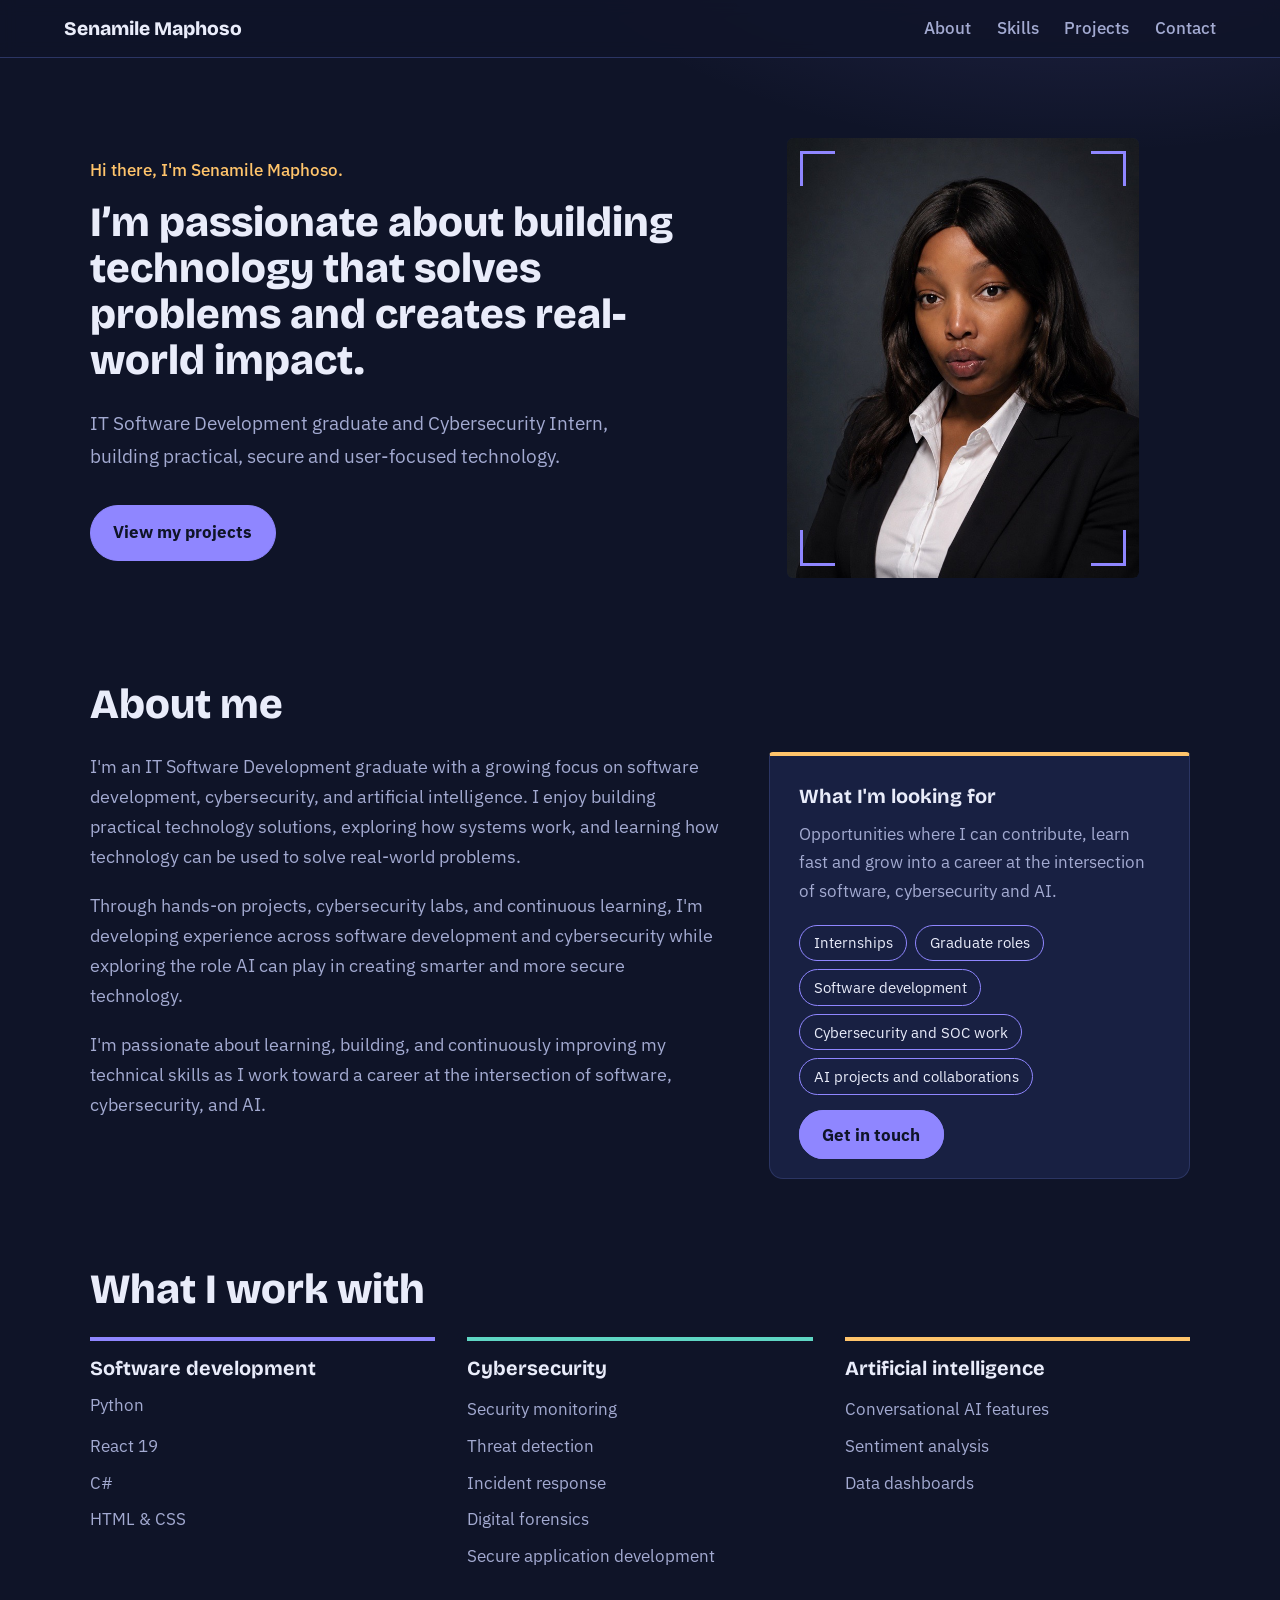
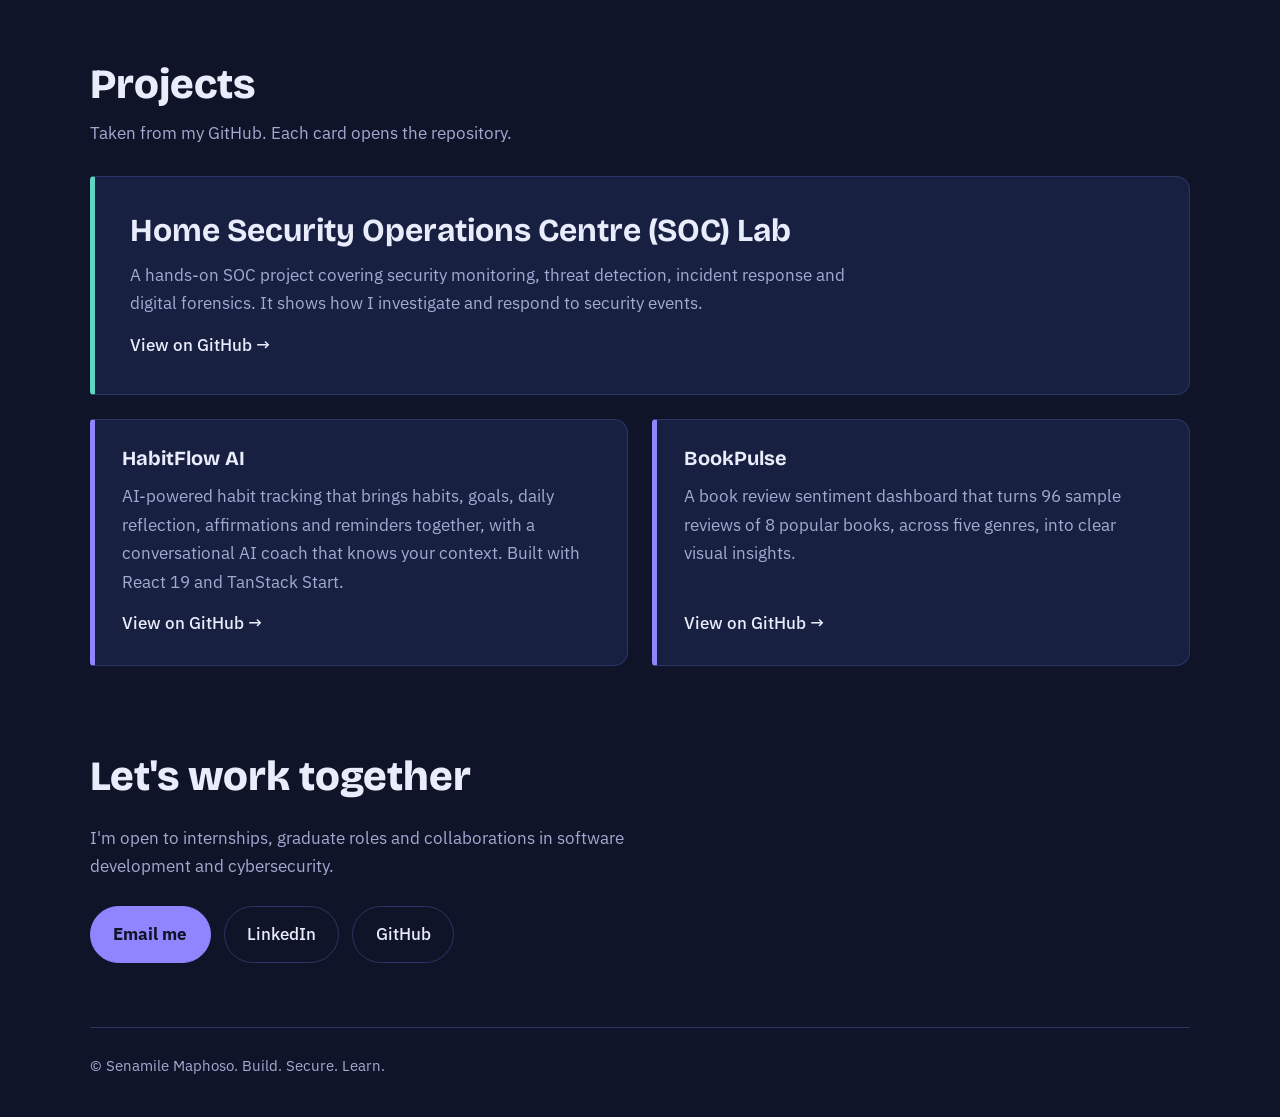
==== index.html @ d3d7633e "Move site files to repo root" ====
<!DOCTYPE html>
<html lang="en">
<head>
  <meta charset="UTF-8">
  <meta name="viewport" content="width=device-width, initial-scale=1">
  <title>Senamile Maphoso | Software Development, Cybersecurity & AI</title>
  <meta name="description" content="Portfolio of Senamile Maphoso, IT Software Development graduate and Cybersecurity Intern.">
  <link rel="preconnect" href="https://fonts.googleapis.com">
  <link rel="preconnect" href="https://fonts.gstatic.com" crossorigin>
  <link href="https://fonts.googleapis.com/css2?family=Bricolage+Grotesque:opsz,wght@12..96,500;12..96,700;12..96,800&family=IBM+Plex+Sans:wght@400;500&display=swap" rel="stylesheet">
  <link rel="stylesheet" href="style.css">
</head>
<body>

  <header class="nav">
    <a class="logo" href="#top">Senamile Maphoso</a>
    <nav>
      <a href="#about">About</a>
      <a href="#skills">Skills</a>
      <a href="#projects">Projects</a>
      <a href="#contact">Contact</a>
    </nav>
  </header>

  <main id="top">

    <!-- HERO -->
    <section class="hero">
      <div class="hero-text">
        <p class="hello">Hi there, I'm Senamile Maphoso.</p>
        <h2>I’m passionate about building technology that solves problems and creates real-world impact.</h2>
        <p class="lead">IT Software Development graduate and Cybersecurity Intern, building practical, secure and user-focused technology.</p>
        <div class="actions">
          <a class="btn primary" href="#projects">View my projects</a>
          
        </div>
      </div>

      <div class="photo">
        <span class="corner tl"></span><span class="corner tr"></span>
        <span class="corner bl"></span><span class="corner br"></span>
        <div class="photo-empty">
          <strong>Your photo goes here</strong>
          <span>Save it as <code>images/profile.jpg</code></span>
        </div>
        <img src="images/profile.jpg" alt="Portrait of Senamile Maphoso" onerror="this.remove()">
      </div>
    </section>

    <!-- ABOUT -->
    <section id="about" class="section">
  <h2>About me</h2>
  <div class="about-wrap">

    <div class="about-text">
      <p>I'm an IT Software Development graduate with a growing focus on software development, cybersecurity, and artificial intelligence. I enjoy building practical technology solutions, exploring how systems work, and learning how technology can be used to solve real-world problems.</p>
      <p>Through hands-on projects, cybersecurity labs, and continuous learning, I'm developing experience across software development and cybersecurity while exploring the role AI can play in creating smarter and more secure technology.</p>
      <p>I'm passionate about learning, building, and continuously improving my technical skills as I work toward a career at the intersection of software, cybersecurity, and AI.</p>
    </div>

    <aside class="looking-for">
      <h3>What I'm looking for</h3>
      <p>Opportunities where I can contribute, learn fast and grow into a career at the intersection of software, cybersecurity and AI.</p>
      <ul>
        <li>Internships</li>
        <li>Graduate roles</li>
        <li>Software development</li>
        <li>Cybersecurity and SOC work</li>
        <li>AI projects and collaborations</li>
      </ul>
      <a class="btn primary" href="#contact">Get in touch</a>
    </aside>

  </div>
</section>

    <!-- SKILLS (edit these lists to match what you know) -->
    <section id="skills" class="section">
      <h2>What I work with</h2>
      <div class="skills">
        <div class="skill dev">
          <h3>Software development</h3>
          <ul>Python<li></li><li>React 19</li><li>C#</li><li>HTML &amp; CSS</li></ul>
        </div>
        <div class="skill sec">
          <h3>Cybersecurity</h3>
          <ul><li>Security monitoring</li><li>Threat detection</li><li>Incident response</li><li>Digital forensics</li><li>Secure application development</li></ul>
        </div>
        <div class="skill ai">
          <h3>Artificial intelligence</h3>
          <ul><li>Conversational AI features</li><li>Sentiment analysis</li><li>Data dashboards</li></ul>
        </div>
      </div>
    </section>

    <!-- PROJECTS -->
    <section id="projects" class="section">
      <h2>Projects</h2>
      <p class="section-note">Taken from my GitHub. Each card opens the repository.</p>

      <div class="projects">
        <a class="project featured" href="https://github.com/Nonhlanhla111/Home-Security-Operations-Centre-SOC-Lab" target="_blank" rel="noopener">
  
          <h3>Home Security Operations Centre (SOC) Lab</h3>
          <p>A hands-on SOC project covering security monitoring, threat detection, incident response and digital forensics. It shows how I investigate and respond to security events.</p>
          <span class="go">View on GitHub</span>
        </a>

        <a class="project" href="https://github.com/Nonhlanhla111/habitflow-ai" target="_blank" rel="noopener">
      
          <h3>HabitFlow AI</h3>
          <p>AI-powered habit tracking that brings habits, goals, daily reflection, affirmations and reminders together, with a conversational AI coach that knows your context. Built with React 19 and TanStack Start.</p>
          <span class="go">View on GitHub</span>
        </a>

        <a class="project" href="https://github.com/Nonhlanhla111/sentiment-storyteller" target="_blank" rel="noopener">
        
          <h3>BookPulse</h3>
          <p>A book review sentiment dashboard that turns 96 sample reviews of 8 popular books, across five genres, into clear visual insights.</p>
          <span class="go">View on GitHub</span>
        </a>
      </div>
    </section>

    <!-- CONTACT -->
    <section id="contact" class="section contact">
      <h2>Let's work together</h2>
      <p>I'm open to internships, graduate roles and collaborations in software development and cybersecurity.</p>
      <div class="actions">
        <!-- Replace with your real email address -->
        <a class="btn primary" href="mailto:senamilemaphoso8@gmail.com">Email me</a>
        <a class="btn" href="https://www.linkedin.com/in/senamile-maphoso-052ba9210/" target="_blank" rel="noopener">LinkedIn</a>
        <a class="btn" href="https://github.com/Nonhlanhla111" target="_blank" rel="noopener">GitHub</a>
      </div>
    </section>
  </main>

  <footer>
    <p>&copy; Senamile Maphoso. Build. Secure. Learn.</p>
  </footer>

</body>
</html>
---- style.css ----
/* ---------- Tokens: change colours here and the whole site updates ---------- */
:root {
  --ink: #0f1428;
  --panel: #182042;
  --line: #2b3563;
  --text: #e9ecfa;
  --muted: #a3aad1;
  --violet: #8f86ff;
  --amber: #ffc46b;
  --teal: #5fd6c4;
  --display: "Bricolage Grotesque", "Segoe UI", system-ui, sans-serif;
  --body: "IBM Plex Sans", "Segoe UI", system-ui, sans-serif;
}

* { box-sizing: border-box; margin: 0; }
html { scroll-behavior: smooth; scroll-padding-top: 5rem; }
body {
  background: var(--ink);
  background-image: radial-gradient(60rem 30rem at 85% -5%, rgba(143,134,255,.18), transparent 60%);
  color: var(--text);
  font: 400 1.05rem/1.7 var(--body);
}
a { color: inherit; text-decoration: none; }
:focus-visible { outline: 3px solid var(--amber); outline-offset: 3px; }

/* ---------- Nav ---------- */
.nav {
  position: sticky; top: 0; z-index: 10;
  display: flex; justify-content: space-between; align-items: center;
  padding: .9rem clamp(1.25rem, 5vw, 4rem);
  background: rgba(15,20,40,.88); backdrop-filter: blur(8px);
  border-bottom: 1px solid var(--line);
}
.logo { font: 800 1.2rem var(--display); }
.nav nav { display: flex; gap: 1.6rem; }
.nav nav a { color: var(--muted); font-weight: 500; }
.nav nav a:hover { color: var(--text); }

/* ---------- Layout ---------- */
.hero, .section, footer {
  width: min(1100px, 100% - 2.5rem);
  margin-inline: auto;
}
.section { padding: 4.5rem 0 1rem; }
h1, h2, h3 { font-family: var(--display); line-height: 1.1; }
h2 { font-size: clamp(1.9rem, 4vw, 2.6rem); font-weight: 800; margin-bottom: 1.5rem; }
h3 { font-size: 1.25rem; font-weight: 700; }

/* ---------- Hero ---------- */
.hero {
  display: grid; grid-template-columns: 1.3fr 1fr; gap: 3.5rem;
  align-items: center; padding: 5rem 0 2rem;
}
.hello { color: var(--amber); font-weight: 500; margin-bottom: 1rem; }
h1 { font-size: clamp(2.6rem, 6.5vw, 4.6rem); font-weight: 800; letter-spacing: -.02em; }
.lead { color: var(--muted); font-size: 1.2rem; max-width: 34rem; margin: 1.5rem 0 2rem; }
.actions { display: flex; flex-wrap: wrap; gap: .8rem; }
.btn {
  padding: .8rem 1.4rem; border-radius: 999px; font-weight: 500;
  border: 1.5px solid var(--line); transition: background .2s, border-color .2s;
}
.btn:hover { border-color: var(--violet); background: rgba(143,134,255,.12); }
.btn.primary { background: var(--violet); border-color: var(--violet); color: var(--ink); font-weight: 700; }
.btn.primary:hover { background: #a59eff; }

/* Photo frame with scanner-style corners */
.photo {
  position: relative; aspect-ratio: 4 / 5; max-width: 22rem; width: 100%;
  justify-self: center; background: var(--panel); overflow: hidden;
  border-radius: 6px;
}
.photo img { position: absolute; inset: 0; width: 100%; height: 100%; object-fit: cover; }
.photo-empty {
  position: absolute; inset: 0; display: grid; place-content: center;
  text-align: center; gap: .4rem; padding: 1.5rem; color: var(--muted);
  background: repeating-linear-gradient(45deg, transparent 0 14px, rgba(143,134,255,.07) 14px 15px);
}
.photo-empty strong { color: var(--text); font-family: var(--display); font-size: 1.3rem; }
code { color: var(--amber); font-size: .95em; }
.corner { position: absolute; width: 2.2rem; height: 2.2rem; z-index: 2; border: 0 solid var(--violet); }
.tl { top: .8rem; left: .8rem; border-top-width: 3px; border-left-width: 3px; }
.tr { top: .8rem; right: .8rem; border-top-width: 3px; border-right-width: 3px; }
.bl { bottom: .8rem; left: .8rem; border-bottom-width: 3px; border-left-width: 3px; }
.br { bottom: .8rem; right: .8rem; border-bottom-width: 3px; border-right-width: 3px; }

/* ---------- About ---------- */
.photo img { object-position: center 18%; }
.about { display: grid; grid-template-columns: 1fr 1.6fr; gap: 2.5rem; align-items: start; }
.about-intro { color: var(--muted); font-size: 1.2rem; max-width: 22rem; }
.faq { display: grid; gap: .8rem; }
.faq details { background: var(--panel); border: 1px solid var(--line); border-radius: 12px; padding: 0 1.3rem; }
.faq details[open] { border-color: var(--violet); }
.faq summary {
  cursor: pointer; list-style: none; padding: 1.1rem 0;
  font: 700 1.15rem var(--display); display: flex; justify-content: space-between; gap: 1rem;
}
.faq summary::-webkit-details-marker { display: none; }
.faq summary::after { content: "+"; color: var(--amber); font-size: 1.4rem; line-height: 1; }
.faq details[open] summary::after { content: "\2212"; }
.faq details p { color: var(--muted); padding-bottom: 1.2rem; }
.faq a { color: var(--amber); text-decoration: underline; }

/* ---------- Skills ---------- */
.skills { display: grid; grid-template-columns: repeat(3, 1fr); gap: 2rem; }
.skill { border-top: 4px solid var(--c); padding-top: 1rem; }
.skill.dev { --c: var(--violet); }
.skill.sec { --c: var(--teal); }
.skill.ai  { --c: var(--amber); }
.skill ul { list-style: none; padding: 0; margin-top: .8rem; color: var(--muted); }
.skill li { padding: .25rem 0; }

/* ---------- Projects ---------- */
.section-note { color: var(--muted); margin: -.8rem 0 1.8rem; }
.projects { display: grid; grid-template-columns: 1fr 1fr; gap: 1.5rem; }
.project {
  display: flex; flex-direction: column; gap: .8rem; padding: 1.7rem;
  background: var(--panel); border: 1px solid var(--line);
  border-left: 5px solid var(--c, var(--violet)); border-radius: 4px 14px 14px 4px;
  transition: border-color .2s, transform .2s;
}
.project:hover { border-color: var(--c, var(--violet)); transform: translateY(-3px); }
.project.featured { grid-column: 1 / -1; --c: var(--teal); padding: 2.2rem; }
.project.featured h3 { font-size: clamp(1.5rem, 3vw, 2rem); }
.project p { color: var(--muted); max-width: 46rem; }
.tag { align-self: flex-start; font-size: .85rem; font-weight: 500; padding: .2rem .7rem; border-radius: 999px; border: 1px solid currentColor; }
.tag.sec { color: var(--teal); } .tag.ai { color: var(--amber); } .tag.dev { color: var(--violet); }
.go { margin-top: auto; font-weight: 500; color: var(--text); }
.go::after { content: " \2192"; }

/* ---------- Contact & footer ---------- */
.contact { text-align: left; padding-bottom: 4rem; }
.contact p { color: var(--muted); max-width: 36rem; margin-bottom: 1.6rem; }
footer { border-top: 1px solid var(--line); padding: 1.6rem 0 2.4rem; color: var(--muted); font-size: .95rem; }

/* ---------- One page-load moment: hero reveal ---------- */
@keyframes rise { from { opacity: 0; transform: translateY(18px); } to { opacity: 1; transform: none; } }
.hero-text > * { animation: rise .7s both; }
.hero-text > :nth-child(2) { animation-delay: .1s; }
.hero-text > :nth-child(3) { animation-delay: .2s; }
.hero-text > :nth-child(4) { animation-delay: .3s; }
.photo { animation: rise .8s .25s both; }

@media (prefers-reduced-motion: reduce) {
  html { scroll-behavior: auto; }
  * { animation: none !important; transition: none !important; }
}

/* ---------- Responsive ---------- */
@media (max-width: 800px) {
  .hero, .about, .skills, .projects { grid-template-columns: 1fr; }
  .hero { padding-top: 3rem; gap: 2.5rem; }
  .photo { max-width: 17rem; }
  .nav nav { gap: 1rem; font-size: .95rem; }
}
/* ---------- About me ---------- */
.about-wrap {
  display: grid;
  grid-template-columns: 1.5fr 1fr;
  gap: 3rem;
  align-items: start;
}
.about-text p { color: var(--muted); font-size: 1.1rem; max-width: 40rem; }
.about-text p + p { margin-top: 1.2rem; }

.looking-for {
  background: var(--panel);
  border: 1px solid var(--line);
  border-top: 4px solid var(--amber);
  border-radius: 4px 4px 14px 14px;
  padding: 1.8rem;
}
.looking-for p { color: var(--muted); margin: .8rem 0 1.2rem; }
.looking-for ul { list-style: none; padding: 0; display: flex; flex-wrap: wrap; gap: .5rem; margin-bottom: 1.6rem; }
.looking-for li {
  padding: .3rem .85rem;
  border: 1px solid var(--violet);
  border-radius: 999px;
  font-size: .92rem;
  color: var(--text);
}

@media (max-width: 800px) {
  .about-wrap { grid-template-columns: 1fr; gap: 2rem; }
}
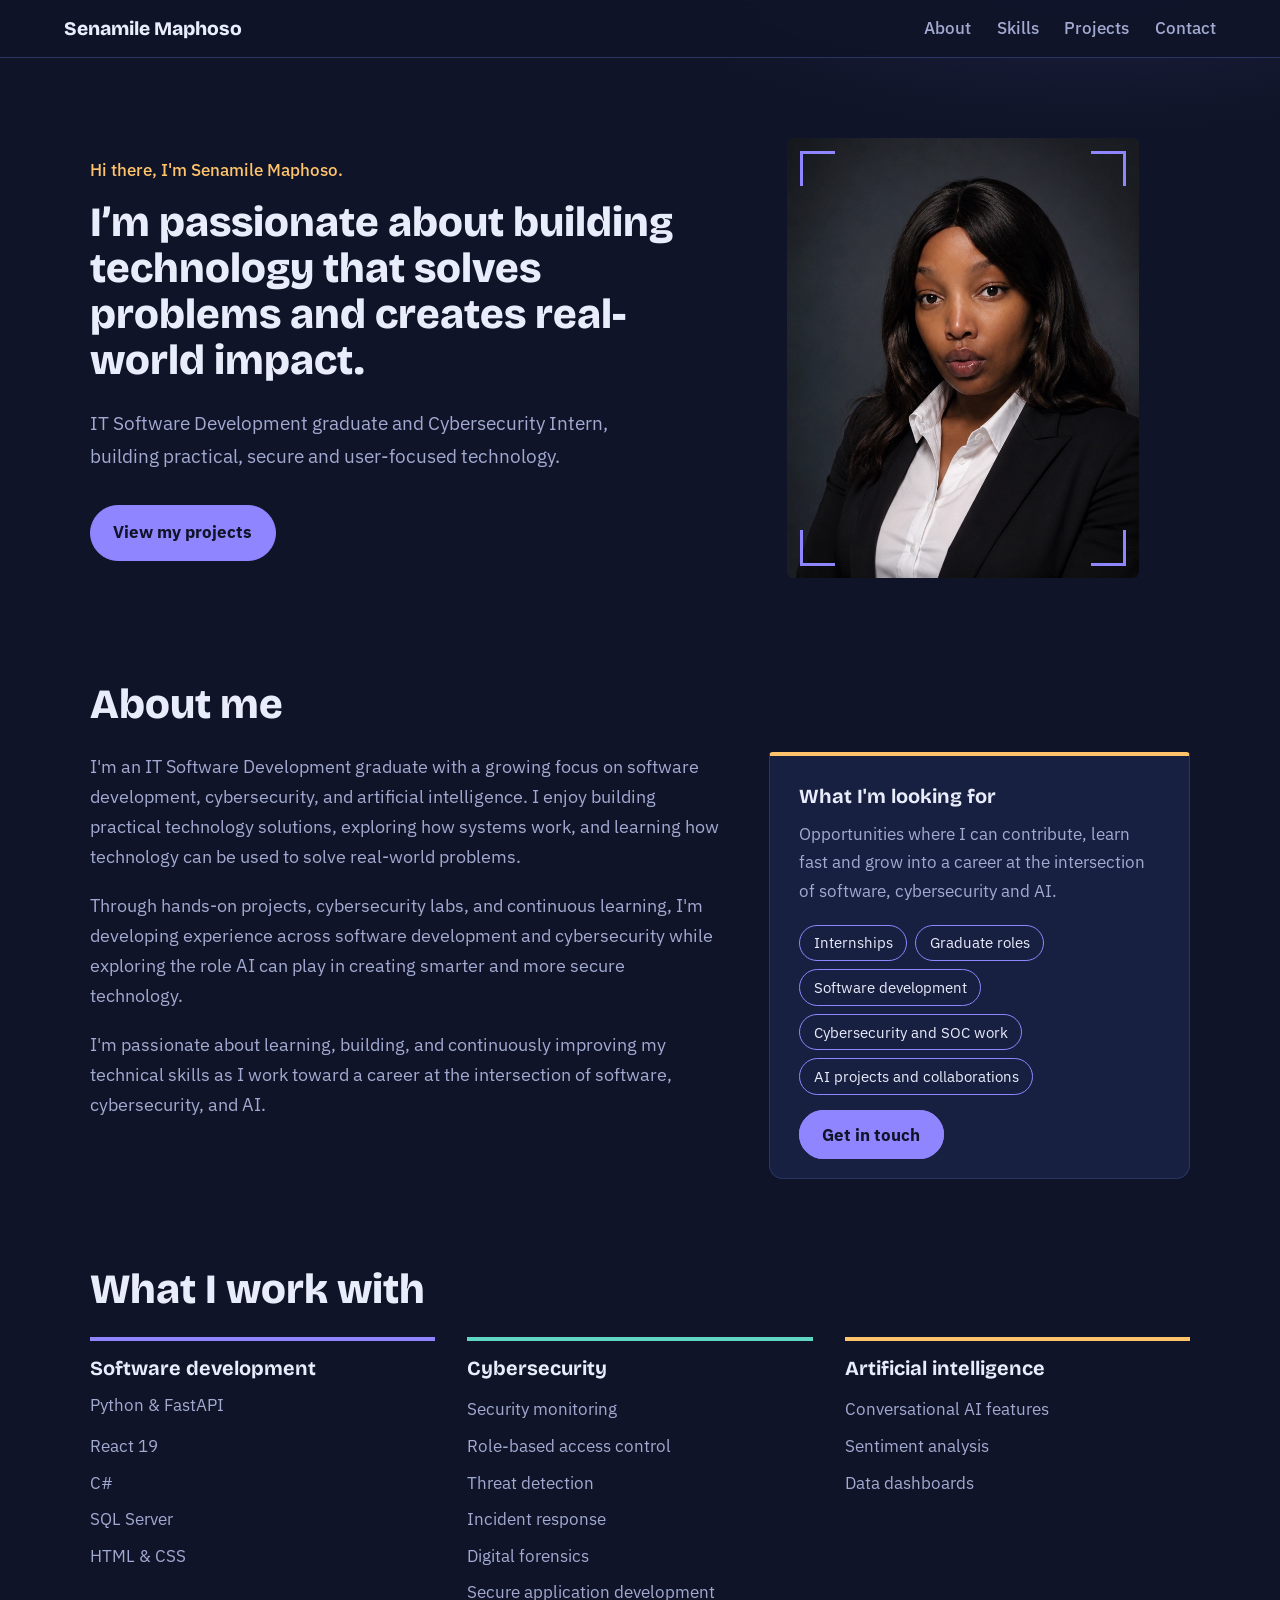
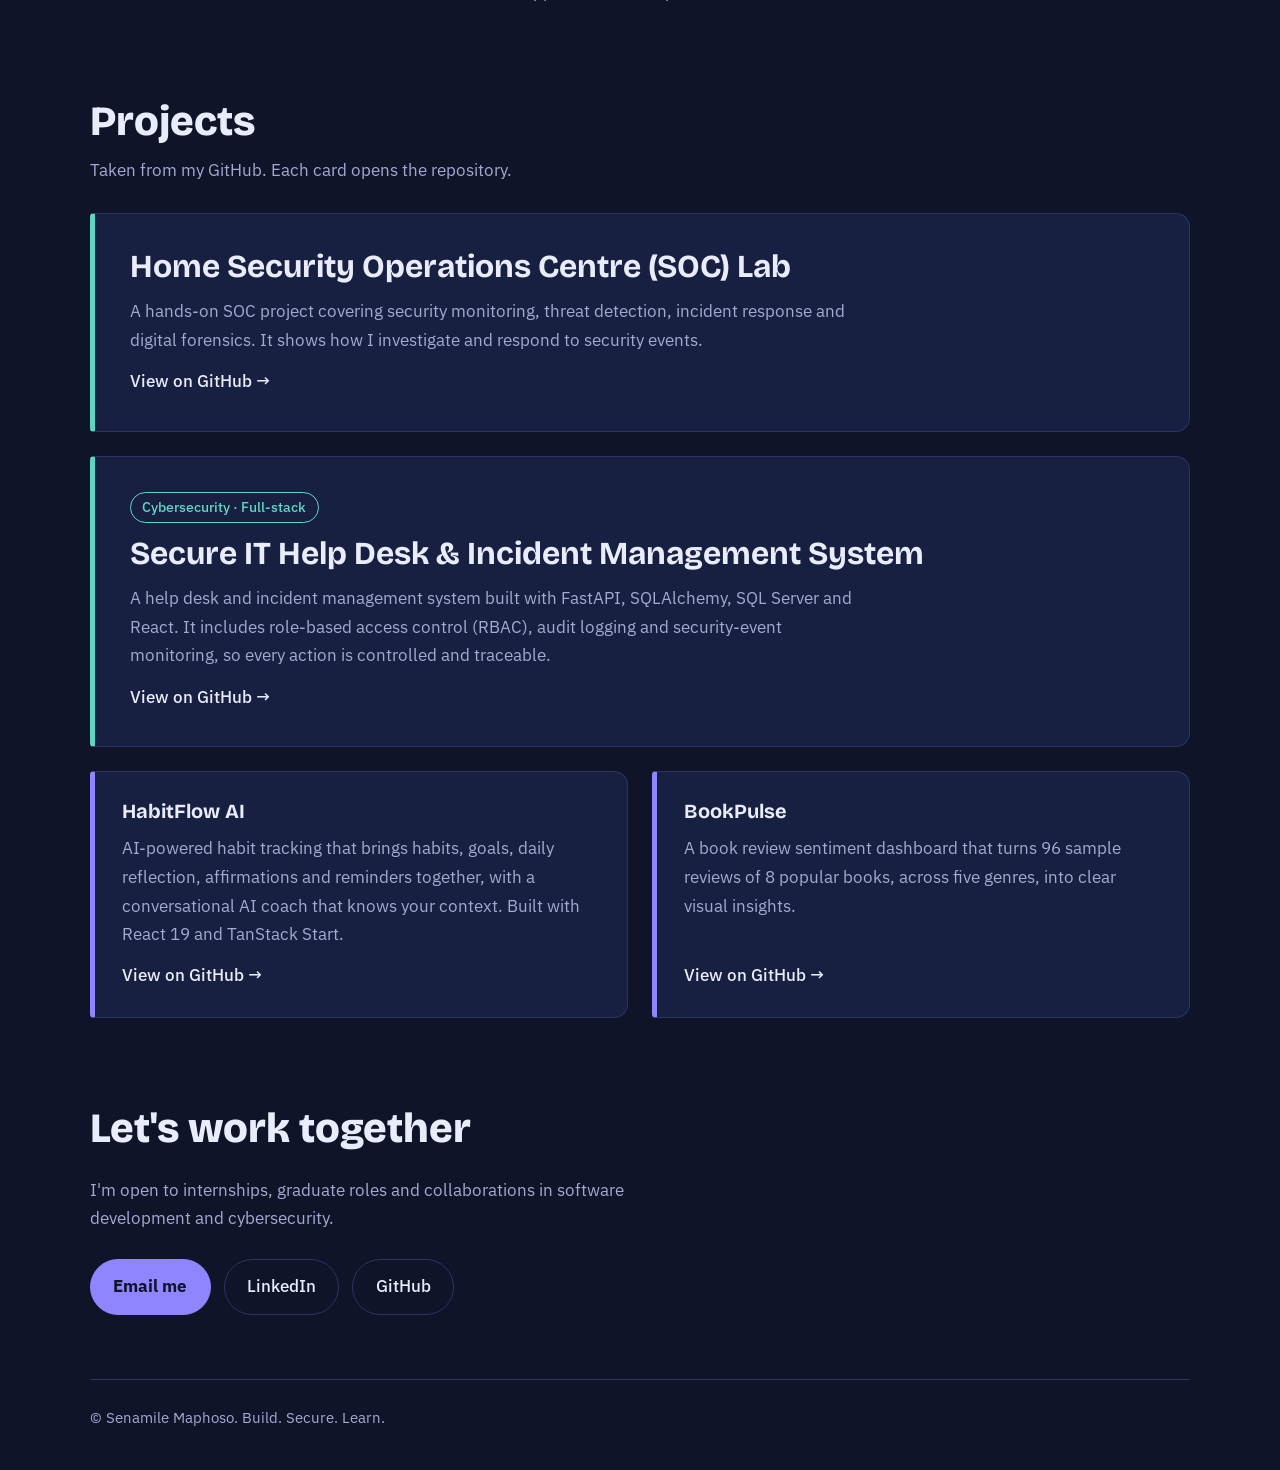
==== commit 06c8324b: "Add Secure Help Desk project" ====
--- a/index.html
+++ b/index.html
@@ -80,11 +80,11 @@
       <div class="skills">
         <div class="skill dev">
           <h3>Software development</h3>
-          <ul>Python<li></li><li>React 19</li><li>C#</li><li>HTML &amp; CSS</li></ul>
+          <ul>Python &amp; FastAPI<li></li><li>React 19</li><li>C#</li><li>SQL Server</li><li>HTML &amp; CSS</li></ul>
         </div>
         <div class="skill sec">
           <h3>Cybersecurity</h3>
-          <ul><li>Security monitoring</li><li>Threat detection</li><li>Incident response</li><li>Digital forensics</li><li>Secure application development</li></ul>
+          <ul><li>Security monitoring</li><li>Role-based access control</li><li>Threat detection</li><li>Incident response</li><li>Digital forensics</li><li>Secure application development</li></ul>
         </div>
         <div class="skill ai">
           <h3>Artificial intelligence</h3>
@@ -106,6 +106,12 @@
           <span class="go">View on GitHub</span>
         </a>
 
+  <a class="project featured" href="https://github.com/Nonhlanhla111/securehelpdesk" target="_blank" rel="noopener">
+  <span class="tag sec">Cybersecurity · Full-stack</span>
+  <h3>Secure IT Help Desk &amp; Incident Management System</h3>
+  <p>A help desk and incident management system built with FastAPI, SQLAlchemy, SQL Server and React. It includes role-based access control (RBAC), audit logging and security-event monitoring, so every action is controlled and traceable.</p>
+  <span class="go">View on GitHub</span>
+</a>
         <a class="project" href="https://github.com/Nonhlanhla111/habitflow-ai" target="_blank" rel="noopener">
       
           <h3>HabitFlow AI</h3>
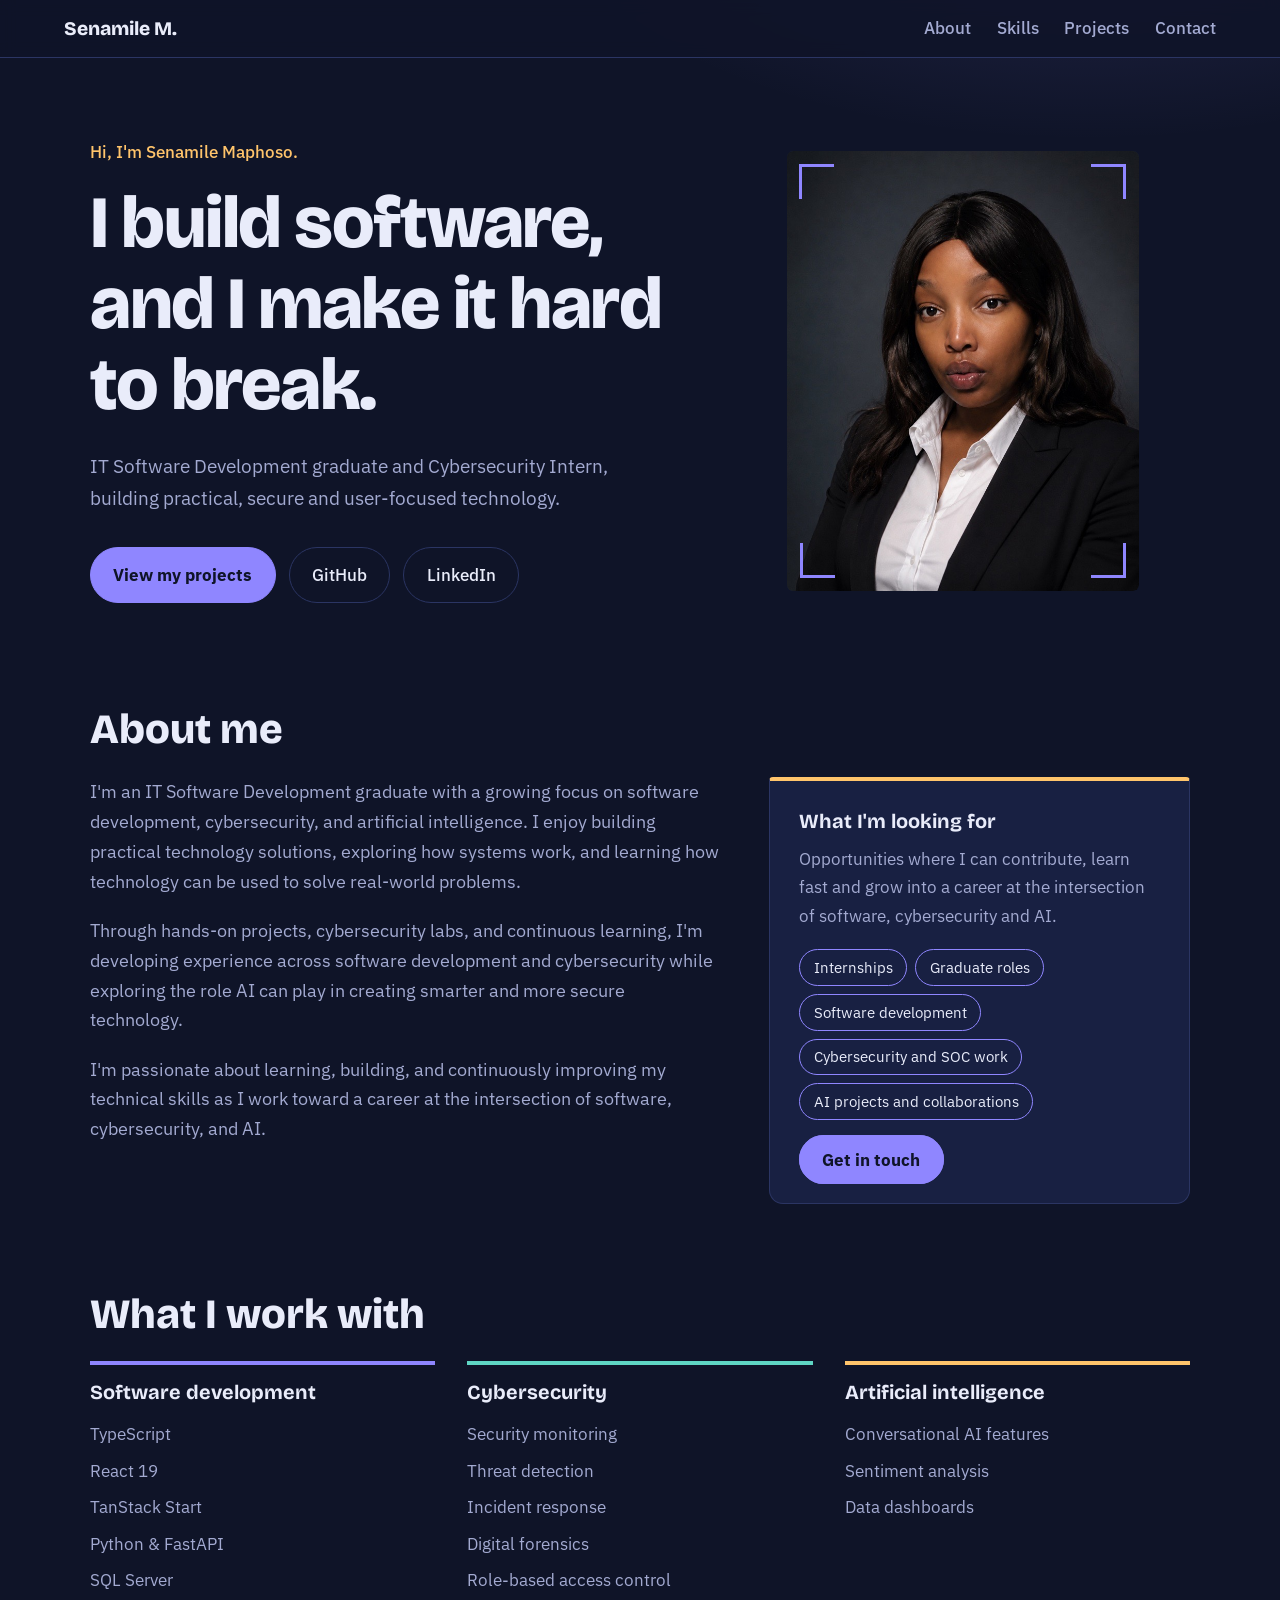
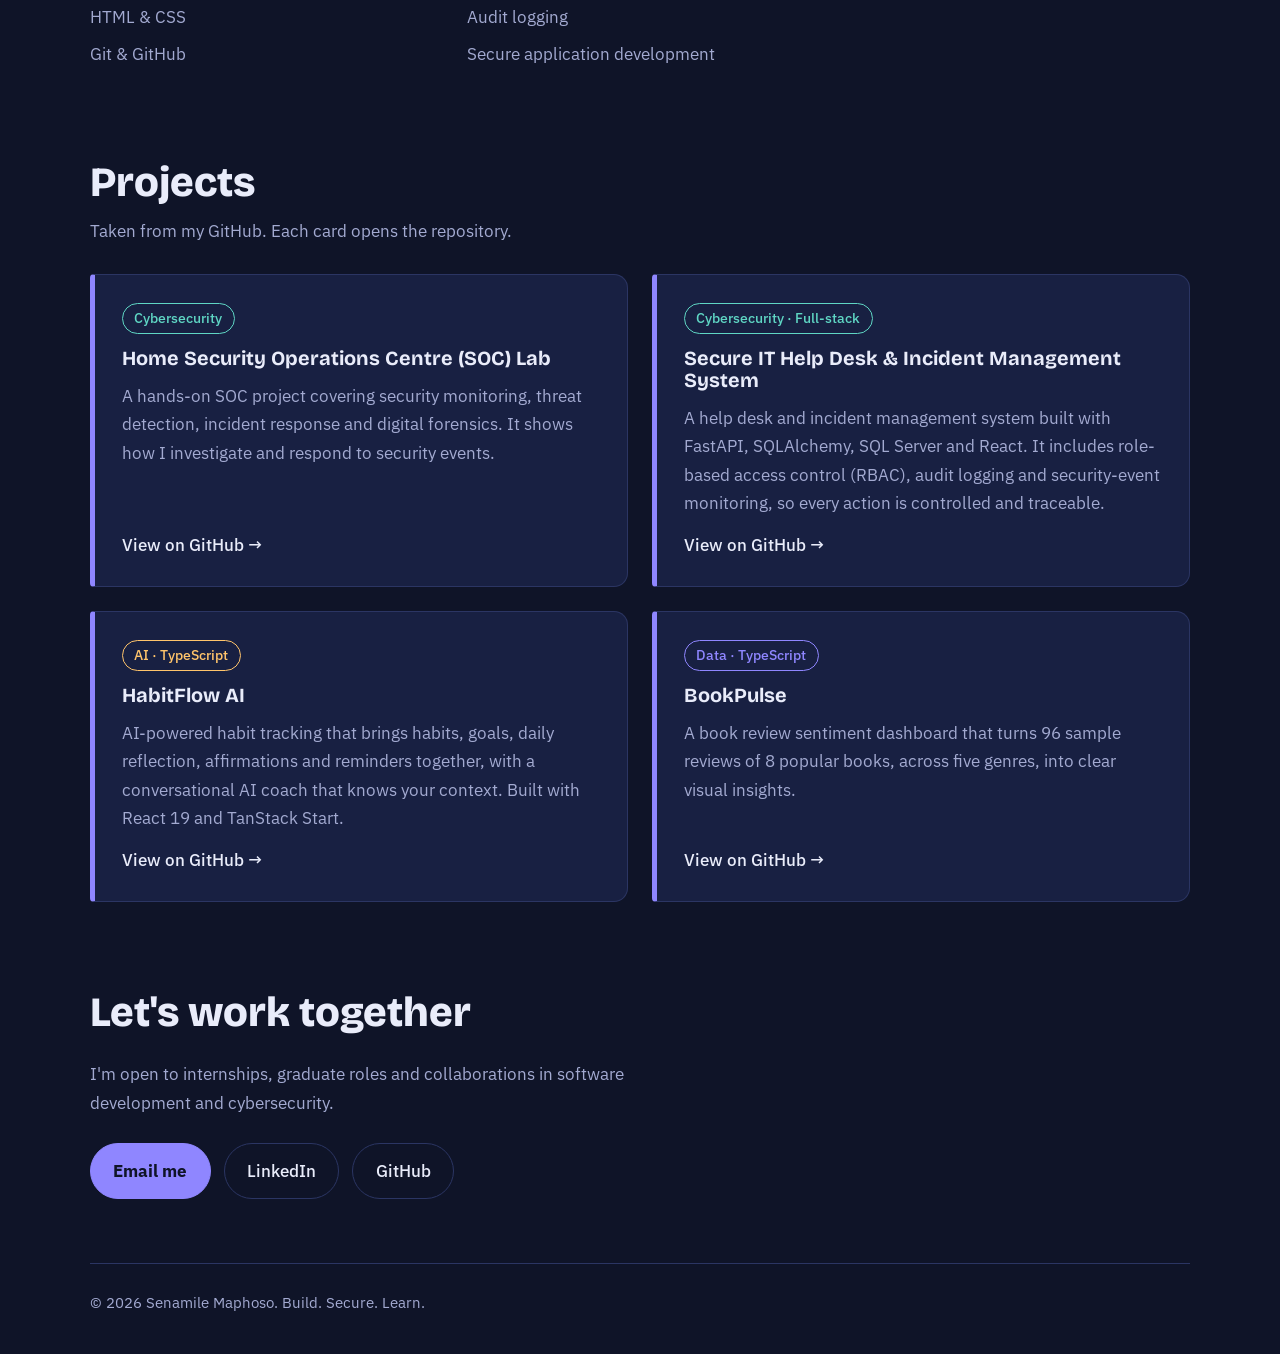
==== commit a91b553e: "Update portfolio: about, projects and layout" ====
--- a/index.html
+++ b/index.html
@@ -13,7 +13,7 @@
 <body>
 
   <header class="nav">
-    <a class="logo" href="#top">Senamile Maphoso</a>
+    <a class="logo" href="#top">Senamile M.</a>
     <nav>
       <a href="#about">About</a>
       <a href="#skills">Skills</a>
@@ -27,15 +27,17 @@
     <!-- HERO -->
     <section class="hero">
       <div class="hero-text">
-        <p class="hello">Hi there, I'm Senamile Maphoso.</p>
-        <h2>I’m passionate about building technology that solves problems and creates real-world impact.</h2>
+        <p class="hello">Hi, I'm Senamile Maphoso.</p>
+        <h1>I build software, and I make it hard to break.</h1>
         <p class="lead">IT Software Development graduate and Cybersecurity Intern, building practical, secure and user-focused technology.</p>
         <div class="actions">
           <a class="btn primary" href="#projects">View my projects</a>
-          
+          <a class="btn" href="https://github.com/Nonhlanhla111" target="_blank" rel="noopener">GitHub</a>
+          <a class="btn" href="https://www.linkedin.com/in/senamile-maphoso-052ba9210/" target="_blank" rel="noopener">LinkedIn</a>
         </div>
       </div>
 
+      <!-- PHOTO: saved as images/profile.jpg -->
       <div class="photo">
         <span class="corner tl"></span><span class="corner tr"></span>
         <span class="corner bl"></span><span class="corner br"></span>
@@ -49,30 +51,30 @@
 
     <!-- ABOUT -->
     <section id="about" class="section">
-  <h2>About me</h2>
-  <div class="about-wrap">
+      <h2>About me</h2>
+      <div class="about-wrap">
 
-    <div class="about-text">
-      <p>I'm an IT Software Development graduate with a growing focus on software development, cybersecurity, and artificial intelligence. I enjoy building practical technology solutions, exploring how systems work, and learning how technology can be used to solve real-world problems.</p>
-      <p>Through hands-on projects, cybersecurity labs, and continuous learning, I'm developing experience across software development and cybersecurity while exploring the role AI can play in creating smarter and more secure technology.</p>
-      <p>I'm passionate about learning, building, and continuously improving my technical skills as I work toward a career at the intersection of software, cybersecurity, and AI.</p>
-    </div>
+        <div class="about-text">
+          <p>I'm an IT Software Development graduate with a growing focus on software development, cybersecurity, and artificial intelligence. I enjoy building practical technology solutions, exploring how systems work, and learning how technology can be used to solve real-world problems.</p>
+          <p>Through hands-on projects, cybersecurity labs, and continuous learning, I'm developing experience across software development and cybersecurity while exploring the role AI can play in creating smarter and more secure technology.</p>
+          <p>I'm passionate about learning, building, and continuously improving my technical skills as I work toward a career at the intersection of software, cybersecurity, and AI.</p>
+        </div>
 
-    <aside class="looking-for">
-      <h3>What I'm looking for</h3>
-      <p>Opportunities where I can contribute, learn fast and grow into a career at the intersection of software, cybersecurity and AI.</p>
-      <ul>
-        <li>Internships</li>
-        <li>Graduate roles</li>
-        <li>Software development</li>
-        <li>Cybersecurity and SOC work</li>
-        <li>AI projects and collaborations</li>
-      </ul>
-      <a class="btn primary" href="#contact">Get in touch</a>
-    </aside>
+        <aside class="looking-for">
+          <h3>What I'm looking for</h3>
+          <p>Opportunities where I can contribute, learn fast and grow into a career at the intersection of software, cybersecurity and AI.</p>
+          <ul>
+            <li>Internships</li>
+            <li>Graduate roles</li>
+            <li>Software development</li>
+            <li>Cybersecurity and SOC work</li>
+            <li>AI projects and collaborations</li>
+          </ul>
+          <a class="btn primary" href="#contact">Get in touch</a>
+        </aside>
 
-  </div>
-</section>
+      </div>
+    </section>
 
     <!-- SKILLS (edit these lists to match what you know) -->
     <section id="skills" class="section">
@@ -80,15 +82,35 @@
       <div class="skills">
         <div class="skill dev">
           <h3>Software development</h3>
-          <ul>Python &amp; FastAPI<li></li><li>React 19</li><li>C#</li><li>SQL Server</li><li>HTML &amp; CSS</li></ul>
+          <ul>
+            <li>TypeScript</li>
+            <li>React 19</li>
+            <li>TanStack Start</li>
+            <li>Python &amp; FastAPI</li>
+            <li>SQL Server</li>
+            <li>HTML &amp; CSS</li>
+            <li>Git &amp; GitHub</li>
+          </ul>
         </div>
         <div class="skill sec">
           <h3>Cybersecurity</h3>
-          <ul><li>Security monitoring</li><li>Role-based access control</li><li>Threat detection</li><li>Incident response</li><li>Digital forensics</li><li>Secure application development</li></ul>
+          <ul>
+            <li>Security monitoring</li>
+            <li>Threat detection</li>
+            <li>Incident response</li>
+            <li>Digital forensics</li>
+            <li>Role-based access control</li>
+            <li>Audit logging</li>
+            <li>Secure application development</li>
+          </ul>
         </div>
         <div class="skill ai">
           <h3>Artificial intelligence</h3>
-          <ul><li>Conversational AI features</li><li>Sentiment analysis</li><li>Data dashboards</li></ul>
+          <ul>
+            <li>Conversational AI features</li>
+            <li>Sentiment analysis</li>
+            <li>Data dashboards</li>
+          </ul>
         </div>
       </div>
     </section>
@@ -99,28 +121,29 @@
       <p class="section-note">Taken from my GitHub. Each card opens the repository.</p>
 
       <div class="projects">
-        <a class="project featured" href="https://github.com/Nonhlanhla111/Home-Security-Operations-Centre-SOC-Lab" target="_blank" rel="noopener">
-  
+        <a class="project" href="https://github.com/Nonhlanhla111/Home-Security-Operations-Centre-SOC-Lab" target="_blank" rel="noopener">
+          <span class="tag sec">Cybersecurity</span>
           <h3>Home Security Operations Centre (SOC) Lab</h3>
           <p>A hands-on SOC project covering security monitoring, threat detection, incident response and digital forensics. It shows how I investigate and respond to security events.</p>
           <span class="go">View on GitHub</span>
         </a>
 
-  <a class="project featured" href="https://github.com/Nonhlanhla111/securehelpdesk" target="_blank" rel="noopener">
-  <span class="tag sec">Cybersecurity · Full-stack</span>
-  <h3>Secure IT Help Desk &amp; Incident Management System</h3>
-  <p>A help desk and incident management system built with FastAPI, SQLAlchemy, SQL Server and React. It includes role-based access control (RBAC), audit logging and security-event monitoring, so every action is controlled and traceable.</p>
-  <span class="go">View on GitHub</span>
-</a>
+        <a class="project" href="https://github.com/Nonhlanhla111/securehelpdesk" target="_blank" rel="noopener">
+          <span class="tag sec">Cybersecurity · Full-stack</span>
+          <h3>Secure IT Help Desk &amp; Incident Management System</h3>
+          <p>A help desk and incident management system built with FastAPI, SQLAlchemy, SQL Server and React. It includes role-based access control (RBAC), audit logging and security-event monitoring, so every action is controlled and traceable.</p>
+          <span class="go">View on GitHub</span>
+        </a>
+
         <a class="project" href="https://github.com/Nonhlanhla111/habitflow-ai" target="_blank" rel="noopener">
-      
+          <span class="tag ai">AI · TypeScript</span>
           <h3>HabitFlow AI</h3>
           <p>AI-powered habit tracking that brings habits, goals, daily reflection, affirmations and reminders together, with a conversational AI coach that knows your context. Built with React 19 and TanStack Start.</p>
           <span class="go">View on GitHub</span>
         </a>
 
         <a class="project" href="https://github.com/Nonhlanhla111/sentiment-storyteller" target="_blank" rel="noopener">
-        
+          <span class="tag dev">Data · TypeScript</span>
           <h3>BookPulse</h3>
           <p>A book review sentiment dashboard that turns 96 sample reviews of 8 popular books, across five genres, into clear visual insights.</p>
           <span class="go">View on GitHub</span>
@@ -134,7 +157,7 @@
       <p>I'm open to internships, graduate roles and collaborations in software development and cybersecurity.</p>
       <div class="actions">
         <!-- Replace with your real email address -->
-        <a class="btn primary" href="mailto:senamilemaphoso8@gmail.com">Email me</a>
+        <a class="btn primary" href="mailto:your.email@example.com">Email me</a>
         <a class="btn" href="https://www.linkedin.com/in/senamile-maphoso-052ba9210/" target="_blank" rel="noopener">LinkedIn</a>
         <a class="btn" href="https://github.com/Nonhlanhla111" target="_blank" rel="noopener">GitHub</a>
       </div>
@@ -142,8 +165,8 @@
   </main>
 
   <footer>
-    <p>&copy; Senamile Maphoso. Build. Secure. Learn.</p>
+    <p>&copy; 2026 Senamile Maphoso. Build. Secure. Learn.</p>
   </footer>
 
 </body>
-</html>
+</html>
--- a/style.css
+++ b/style.css
@@ -69,7 +69,10 @@
   justify-self: center; background: var(--panel); overflow: hidden;
   border-radius: 6px;
 }
-.photo img { position: absolute; inset: 0; width: 100%; height: 100%; object-fit: cover; }
+.photo img {
+  position: absolute; inset: 0; width: 100%; height: 100%;
+  object-fit: cover; object-position: center 18%;
+}
 .photo-empty {
   position: absolute; inset: 0; display: grid; place-content: center;
   text-align: center; gap: .4rem; padding: 1.5rem; color: var(--muted);
@@ -83,75 +86,6 @@
 .bl { bottom: .8rem; left: .8rem; border-bottom-width: 3px; border-left-width: 3px; }
 .br { bottom: .8rem; right: .8rem; border-bottom-width: 3px; border-right-width: 3px; }
 
-/* ---------- About ---------- */
-.photo img { object-position: center 18%; }
-.about { display: grid; grid-template-columns: 1fr 1.6fr; gap: 2.5rem; align-items: start; }
-.about-intro { color: var(--muted); font-size: 1.2rem; max-width: 22rem; }
-.faq { display: grid; gap: .8rem; }
-.faq details { background: var(--panel); border: 1px solid var(--line); border-radius: 12px; padding: 0 1.3rem; }
-.faq details[open] { border-color: var(--violet); }
-.faq summary {
-  cursor: pointer; list-style: none; padding: 1.1rem 0;
-  font: 700 1.15rem var(--display); display: flex; justify-content: space-between; gap: 1rem;
-}
-.faq summary::-webkit-details-marker { display: none; }
-.faq summary::after { content: "+"; color: var(--amber); font-size: 1.4rem; line-height: 1; }
-.faq details[open] summary::after { content: "\2212"; }
-.faq details p { color: var(--muted); padding-bottom: 1.2rem; }
-.faq a { color: var(--amber); text-decoration: underline; }
-
-/* ---------- Skills ---------- */
-.skills { display: grid; grid-template-columns: repeat(3, 1fr); gap: 2rem; }
-.skill { border-top: 4px solid var(--c); padding-top: 1rem; }
-.skill.dev { --c: var(--violet); }
-.skill.sec { --c: var(--teal); }
-.skill.ai  { --c: var(--amber); }
-.skill ul { list-style: none; padding: 0; margin-top: .8rem; color: var(--muted); }
-.skill li { padding: .25rem 0; }
-
-/* ---------- Projects ---------- */
-.section-note { color: var(--muted); margin: -.8rem 0 1.8rem; }
-.projects { display: grid; grid-template-columns: 1fr 1fr; gap: 1.5rem; }
-.project {
-  display: flex; flex-direction: column; gap: .8rem; padding: 1.7rem;
-  background: var(--panel); border: 1px solid var(--line);
-  border-left: 5px solid var(--c, var(--violet)); border-radius: 4px 14px 14px 4px;
-  transition: border-color .2s, transform .2s;
-}
-.project:hover { border-color: var(--c, var(--violet)); transform: translateY(-3px); }
-.project.featured { grid-column: 1 / -1; --c: var(--teal); padding: 2.2rem; }
-.project.featured h3 { font-size: clamp(1.5rem, 3vw, 2rem); }
-.project p { color: var(--muted); max-width: 46rem; }
-.tag { align-self: flex-start; font-size: .85rem; font-weight: 500; padding: .2rem .7rem; border-radius: 999px; border: 1px solid currentColor; }
-.tag.sec { color: var(--teal); } .tag.ai { color: var(--amber); } .tag.dev { color: var(--violet); }
-.go { margin-top: auto; font-weight: 500; color: var(--text); }
-.go::after { content: " \2192"; }
-
-/* ---------- Contact & footer ---------- */
-.contact { text-align: left; padding-bottom: 4rem; }
-.contact p { color: var(--muted); max-width: 36rem; margin-bottom: 1.6rem; }
-footer { border-top: 1px solid var(--line); padding: 1.6rem 0 2.4rem; color: var(--muted); font-size: .95rem; }
-
-/* ---------- One page-load moment: hero reveal ---------- */
-@keyframes rise { from { opacity: 0; transform: translateY(18px); } to { opacity: 1; transform: none; } }
-.hero-text > * { animation: rise .7s both; }
-.hero-text > :nth-child(2) { animation-delay: .1s; }
-.hero-text > :nth-child(3) { animation-delay: .2s; }
-.hero-text > :nth-child(4) { animation-delay: .3s; }
-.photo { animation: rise .8s .25s both; }
-
-@media (prefers-reduced-motion: reduce) {
-  html { scroll-behavior: auto; }
-  * { animation: none !important; transition: none !important; }
-}
-
-/* ---------- Responsive ---------- */
-@media (max-width: 800px) {
-  .hero, .about, .skills, .projects { grid-template-columns: 1fr; }
-  .hero { padding-top: 3rem; gap: 2.5rem; }
-  .photo { max-width: 17rem; }
-  .nav nav { gap: 1rem; font-size: .95rem; }
-}
 /* ---------- About me ---------- */
 .about-wrap {
   display: grid;
@@ -179,6 +113,54 @@
   color: var(--text);
 }
 
+/* ---------- Skills ---------- */
+.skills { display: grid; grid-template-columns: repeat(3, 1fr); gap: 2rem; }
+.skill { border-top: 4px solid var(--c); padding-top: 1rem; }
+.skill.dev { --c: var(--violet); }
+.skill.sec { --c: var(--teal); }
+.skill.ai  { --c: var(--amber); }
+.skill ul { list-style: none; padding: 0; margin-top: .8rem; color: var(--muted); }
+.skill li { padding: .25rem 0; }
+
+/* ---------- Projects ---------- */
+.section-note { color: var(--muted); margin: -.8rem 0 1.8rem; }
+.projects { display: grid; grid-template-columns: 1fr 1fr; gap: 1.5rem; }
+.project {
+  display: flex; flex-direction: column; gap: .8rem; padding: 1.7rem;
+  background: var(--panel); border: 1px solid var(--line);
+  border-left: 5px solid var(--violet); border-radius: 4px 14px 14px 4px;
+  transition: border-color .2s, transform .2s;
+}
+.project:hover { border-color: var(--violet); transform: translateY(-3px); }
+.project p { color: var(--muted); max-width: 46rem; }
+.tag { align-self: flex-start; font-size: .85rem; font-weight: 500; padding: .2rem .7rem; border-radius: 999px; border: 1px solid currentColor; }
+.tag.sec { color: var(--teal); } .tag.ai { color: var(--amber); } .tag.dev { color: var(--violet); }
+.go { margin-top: auto; font-weight: 500; color: var(--text); }
+.go::after { content: " \2192"; }
+
+/* ---------- Contact & footer ---------- */
+.contact { text-align: left; padding-bottom: 4rem; }
+.contact p { color: var(--muted); max-width: 36rem; margin-bottom: 1.6rem; }
+footer { border-top: 1px solid var(--line); padding: 1.6rem 0 2.4rem; color: var(--muted); font-size: .95rem; }
+
+/* ---------- One page-load moment: hero reveal ---------- */
+@keyframes rise { from { opacity: 0; transform: translateY(18px); } to { opacity: 1; transform: none; } }
+.hero-text > * { animation: rise .7s both; }
+.hero-text > :nth-child(2) { animation-delay: .1s; }
+.hero-text > :nth-child(3) { animation-delay: .2s; }
+.hero-text > :nth-child(4) { animation-delay: .3s; }
+.photo { animation: rise .8s .25s both; }
+
+@media (prefers-reduced-motion: reduce) {
+  html { scroll-behavior: auto; }
+  * { animation: none !important; transition: none !important; }
+}
+
+/* ---------- Responsive ---------- */
 @media (max-width: 800px) {
-  .about-wrap { grid-template-columns: 1fr; gap: 2rem; }
+  .hero, .about-wrap, .skills, .projects { grid-template-columns: 1fr; }
+  .hero { padding-top: 3rem; gap: 2.5rem; }
+  .about-wrap { gap: 2rem; }
+  .photo { max-width: 17rem; }
+  .nav nav { gap: 1rem; font-size: .95rem; }
 }
